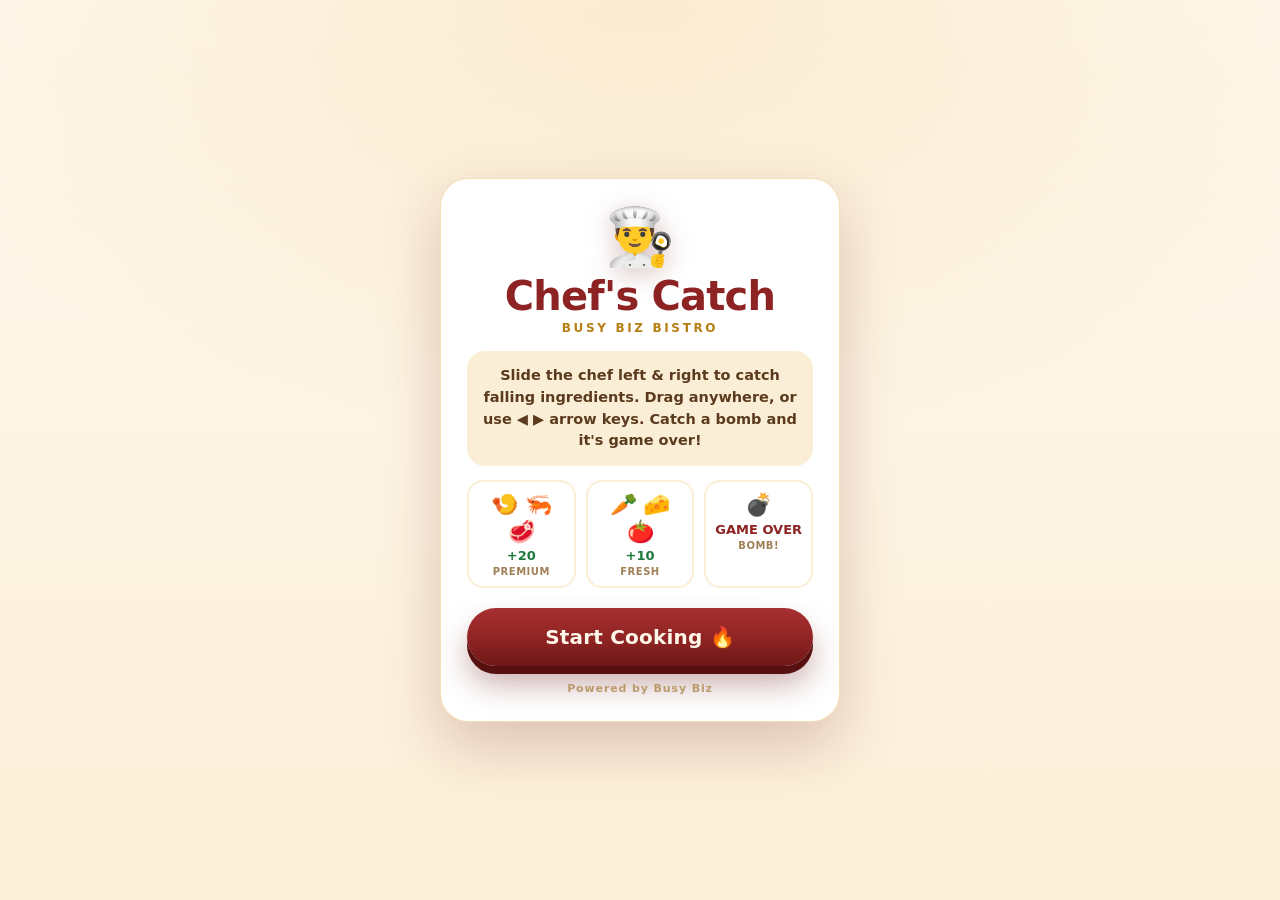
==== games/chefs-catch.html @ 44fe617e "Add Fable-built Chef's Catch (mobile-hardened: visualViewport + orientation resize)" ====
<!DOCTYPE html>
<html lang="en">
<head>
<meta charset="UTF-8">
<meta name="viewport" content="width=device-width, initial-scale=1, maximum-scale=1, user-scalable=no, viewport-fit=cover">
<title>Chef's Catch</title>
<style>
  :root{
    --cream:#FFF7EA; --cream2:#FBEED6; --gold:#E3A62F; --gold-dk:#B67F14;
    --red:#8E2323; --red-dk:#6E1717; --ink:#3B2412; --shadow:0 10px 30px rgba(110,23,23,.18);
  }
  *{margin:0;padding:0;box-sizing:border-box;-webkit-tap-highlight-color:transparent}
  html,body{height:100%;overflow:hidden;overscroll-behavior:none}
  body{
    font-family:"Avenir Next","Nunito",ui-rounded,-apple-system,"Segoe UI",system-ui,sans-serif;
    background:var(--cream); color:var(--ink); touch-action:none;
    -webkit-user-select:none;user-select:none;
  }
  #stage{position:fixed;inset:0;display:flex;flex-direction:column}
  canvas{position:absolute;inset:0;width:100%;height:100%;display:block}

  /* ---------- HUD ---------- */
  #hud{
    position:absolute;top:0;left:0;right:0;z-index:5;
    display:flex;justify-content:space-between;align-items:flex-start;
    padding:calc(10px + env(safe-area-inset-top)) 14px 0;
    pointer-events:none;opacity:0;transition:opacity .3s;
  }
  .pill{
    background:rgba(255,255,255,.92);border:2px solid var(--gold);
    border-radius:999px;padding:7px 16px;box-shadow:var(--shadow);
    display:flex;align-items:center;gap:8px;min-width:96px;justify-content:center;
  }
  .pill .lbl{font-size:10px;font-weight:800;letter-spacing:.12em;color:var(--gold-dk);text-transform:uppercase}
  .pill .val{font-size:20px;font-weight:900;font-variant-numeric:tabular-nums;color:var(--red)}
  #timePill.low{border-color:var(--red);animation:pulse .5s infinite alternate}
  #timePill.low .val{color:var(--red-dk)}
  @keyframes pulse{from{transform:scale(1)}to{transform:scale(1.07)}}

  /* ---------- Overlays ---------- */
  .overlay{
    position:absolute;inset:0;z-index:10;display:flex;align-items:center;justify-content:center;
    padding:20px;background:
      radial-gradient(120% 90% at 50% 0%, rgba(227,166,47,.16), transparent 55%),
      linear-gradient(180deg, #FFF9EF 0%, #FCEFD8 100%);
    transition:opacity .35s, visibility .35s;
  }
  .overlay.hidden{opacity:0;visibility:hidden;pointer-events:none}
  .card{
    background:#fff;border-radius:28px;box-shadow:0 24px 60px rgba(110,23,23,.22);
    padding:30px 26px 26px;max-width:400px;width:100%;text-align:center;
    border:1px solid rgba(227,166,47,.35);
    max-height:calc(100% - 8px);overflow:auto;
  }
  .logo{font-size:56px;line-height:1;filter:drop-shadow(0 6px 12px rgba(110,23,23,.25))}
  h1{
    font-size:clamp(30px,9vw,40px);font-weight:900;color:var(--red);
    letter-spacing:-.02em;margin:8px 0 2px;
  }
  .resto{font-size:12px;font-weight:800;letter-spacing:.22em;text-transform:uppercase;color:var(--gold-dk);margin-bottom:16px}
  .howto{
    background:var(--cream2);border-radius:18px;padding:14px 16px;margin-bottom:14px;
    font-size:14.5px;line-height:1.5;font-weight:600;color:#5b3b1e;text-wrap:pretty;
  }
  .legend{display:flex;gap:10px;margin-bottom:20px}
  .legend .item{
    flex:1;background:#fff;border:2px solid var(--cream2);border-radius:16px;padding:10px 6px 9px;
    display:flex;flex-direction:column;gap:3px;align-items:center;
  }
  .legend .em{font-size:22px;line-height:1.2}
  .legend .pts{font-size:13px;font-weight:900}
  .pts.plus{color:#1F7A3D}.pts.minus{color:var(--red)}
  .legend .sub{font-size:10px;font-weight:700;color:#a08055;letter-spacing:.05em;text-transform:uppercase}
  .btn{
    display:block;width:100%;border:none;cursor:pointer;
    background:linear-gradient(180deg,#A83030 0%, var(--red) 55%, var(--red-dk) 100%);
    color:#FFF7EA;font-family:inherit;font-size:20px;font-weight:900;letter-spacing:.01em;
    padding:17px 20px;border-radius:999px;
    box-shadow:0 8px 0 #571010, 0 18px 30px rgba(110,23,23,.35);
    transition:transform .08s, box-shadow .08s;
  }
  .btn:active{transform:translateY(5px);box-shadow:0 3px 0 #571010, 0 8px 16px rgba(110,23,23,.3)}
  .powered{margin-top:16px;font-size:11px;font-weight:700;color:#B99B6B;letter-spacing:.08em}

  /* ---------- End screen ---------- */
  #finalScore{
    font-size:clamp(64px,22vw,96px);font-weight:900;line-height:1;color:var(--red);
    font-variant-numeric:tabular-nums;letter-spacing:-.03em;margin:6px 0 0;
  }
  .scoreLbl{font-size:11px;font-weight:800;letter-spacing:.2em;text-transform:uppercase;color:var(--gold-dk)}
  #rank{
    display:inline-block;margin:14px 0 22px;background:var(--cream2);
    border:2px solid var(--gold);border-radius:999px;padding:10px 22px;
    font-size:19px;font-weight:900;color:#5b3b1e;
  }
  .pop{animation:pop .45s cubic-bezier(.2,1.6,.4,1) both}
  @keyframes pop{from{transform:scale(.6);opacity:0}to{transform:scale(1);opacity:1}}
</style>
</head>
<body>
<div id="stage">
  <canvas id="game"></canvas>

  <div id="hud">
    <div class="pill"><span class="lbl">Score</span><span class="val" id="scoreVal">0</span></div>
    <div class="pill" id="timePill"><span class="lbl">Time</span><span class="val" id="timeVal">45</span></div>
  </div>

  <!-- Start screen -->
  <div class="overlay" id="startScreen">
    <div class="card">
      <div class="logo" id="logoEmoji">👨‍🍳</div>
      <h1 id="gameTitle">Chef's Catch</h1>
      <div class="resto" id="restoName">Busy Biz Bistro</div>
      <div class="howto">Slide the chef left &amp; right to <b>catch falling ingredients</b>. Drag anywhere, or use ◀︎ ▶︎ arrow keys. <b>Catch a bomb and it's game over!</b></div>
      <div class="legend">
        <div class="item"><span class="em">🍤 🦐 🥩</span><span class="pts plus">+20</span><span class="sub">Premium</span></div>
        <div class="item"><span class="em">🥕 🧀 🍅</span><span class="pts plus">+10</span><span class="sub">Fresh</span></div>
        <div class="item"><span class="em">💣</span><span class="pts minus">GAME OVER</span><span class="sub">Bomb!</span></div>
      </div>
      <button class="btn" id="startBtn">Start Cooking 🔥</button>
      <div class="powered">Powered by Busy Biz</div>
    </div>
  </div>

  <!-- End screen -->
  <div class="overlay hidden" id="endScreen">
    <div class="card" id="endCard">
      <div class="logo">🍽️</div>
      <div class="scoreLbl" style="margin-top:10px">Final Score</div>
      <div id="finalScore">0</div>
      <div id="rank">🔥 Master Chef!</div>
      <button class="btn" id="againBtn">Play Again 👨‍🍳</button>
      <div class="powered">Powered by Busy Biz</div>
    </div>
  </div>
</div>

<script>
/* ============================================================
   ⚙️  CONFIG — rebrand the game here
   ============================================================ */
const CONFIG = {
  restaurantName : "Busy Biz Bistro",   // shown under the title
  gameTitle      : "Chef's Catch",
  logoEmoji      : "👨‍🍳",               // chef mascot + start-screen logo

  // Falling ingredients and their point values
  ingredients : [
    { emoji:"🍤", points:20 }, { emoji:"🦐", points:20 }, { emoji:"🥩", points:20 },
    { emoji:"🍅", points:10 }, { emoji:"🥬", points:10 }, { emoji:"🍄", points:10 },
    { emoji:"🧄", points:10 }, { emoji:"🥕", points:10 }, { emoji:"🧅", points:10 },
    { emoji:"🥚", points:10 }, { emoji:"🌽", points:10 }, { emoji:"🧀", points:10 },
  ],
  bombEmoji      : "💣",
  bombPenalty    : 15,      // (unused when bombs end the game — kept for rebrands)
  bombChance     : 0.20,    // fraction of drops that are bombs
  gameDuration   : 30,      // seconds
  frenzy : {                // last-seconds panic mode
    lastSeconds : 10,       // window before the end
    speedBoost  : 1.5,      // fall speed ×1.5 in that window
    nearBomb    : 0.5,      // fraction of frenzy food that spawns right beside a bomb
  },

  // Difficulty ramp (start → end of round)
  fallSpeed      : { start: 0.30, end: 0.72 },  // screen-heights per second
  spawnEvery     : { start: 0.85, end: 0.34 },  // seconds between drops

  // Score ranks (checked top-down)
  ranks : [
    { min: 400, label: "🔥 Master Chef!" },
    { min: 250, label: "👏 Great catch!" },
    { min: 120, label: "😋 Nice cooking!" },
    { min:   0, label: "🍳 Keep practising!" },
  ],

  // Theme colours
  theme : {
    cream:"#FFF7EA", gold:"#E3A62F", red:"#8E2323", ink:"#3B2412",
    plus:"#1F7A3D", minus:"#C0392B",
  },
};
/* ============================================================ */

// --- Apply branding ---
document.getElementById("gameTitle").textContent = CONFIG.gameTitle;
document.getElementById("restoName").textContent = CONFIG.restaurantName;
document.getElementById("logoEmoji").textContent = CONFIG.logoEmoji;
document.title = CONFIG.gameTitle;

// --- DOM refs ---
const canvas = document.getElementById("game");
const ctx = canvas.getContext("2d");
const hud = document.getElementById("hud");
const scoreVal = document.getElementById("scoreVal");
const timeVal = document.getElementById("timeVal");
const timePill = document.getElementById("timePill");
const startScreen = document.getElementById("startScreen");
const endScreen = document.getElementById("endScreen");

// --- Canvas sizing (crisp on retina, capped DPR for perf) ---
let W = 0, H = 0, DPR = 1;
function resize() {
  DPR = Math.min(window.devicePixelRatio || 1, 2);
  W = window.innerWidth; H = window.innerHeight;
  canvas.width = W * DPR; canvas.height = H * DPR;
  ctx.setTransform(DPR, 0, 0, DPR, 0, 0);
  chef.y = H - Math.max(H * 0.055, 34) - chef.size * 0.5;
  chef.x = Math.min(Math.max(chef.x, chef.half()), W - chef.half());
}
window.addEventListener("resize", resize);
if (window.visualViewport) window.visualViewport.addEventListener("resize", resize);
window.addEventListener("orientationchange", () => setTimeout(resize, 300));

// --- Game state ---
const state = { playing:false, score:0, timeLeft:CONFIG.gameDuration, elapsed:0, spawnTimer:0, shake:0 };
const chef = {
  x: window.innerWidth/2, y:0, targetX: window.innerWidth/2,
  size: 0, squash: 0,
  half(){ return this.size * 0.62; },
};
let items = [];    // falling things {x,y,vy,emoji,points,isBomb,spin,spinV,size}
let pops = [];     // floating score texts {x,y,txt,color,age}
let bursts = [];   // particles {x,y,vx,vy,age,emoji|color,size}
const keys = { left:false, right:false };

function itemSize(){ return Math.min(W, H) * 0.085 + 14; }
function chefSize(){ return Math.min(W, H) * 0.13 + 22; }

// --- Tiny synth sounds (no files) ---
let AC = null;
function initAudio(){ if(!AC){ try{ AC = new (window.AudioContext||window.webkitAudioContext)(); }catch(e){} } if(AC && AC.state==="suspended") AC.resume(); }
function beep(freq, dur, type, vol, slide){
  if(!AC) return;
  const t = AC.currentTime, o = AC.createOscillator(), g = AC.createGain();
  o.type = type; o.frequency.setValueAtTime(freq, t);
  if(slide) o.frequency.exponentialRampToValueAtTime(slide, t+dur);
  g.gain.setValueAtTime(vol, t); g.gain.exponentialRampToValueAtTime(0.001, t+dur);
  o.connect(g).connect(AC.destination); o.start(t); o.stop(t+dur);
}
const sfx = {
  catch(premium){ beep(premium?740:560, .12, "sine", .18, premium?1180:880); },
  bomb(){ beep(160, .28, "sawtooth", .22, 60); },
  start(){ beep(440,.1,"sine",.15,660); setTimeout(()=>beep(660,.14,"sine",.15,880),90); },
  end(){ beep(520,.15,"sine",.16); setTimeout(()=>beep(660,.15,"sine",.16),140); setTimeout(()=>beep(784,.3,"sine",.18),280); },
};

// --- Controls: drag anywhere (relative), arrows on desktop ---
let dragging = false, dragStartX = 0, chefStartX = 0;
function onDown(e){
  if(!state.playing) return;
  dragging = true;
  dragStartX = (e.touches ? e.touches[0].clientX : e.clientX);
  chefStartX = chef.targetX;
}
function onMove(e){
  if(!dragging || !state.playing) return;
  const x = (e.touches ? e.touches[0].clientX : e.clientX);
  chef.targetX = chefStartX + (x - dragStartX) * 1.15; // slight amplification
  e.preventDefault();
}
function onUp(){ dragging = false; }
window.addEventListener("mousedown", onDown);
window.addEventListener("mousemove", onMove);
window.addEventListener("mouseup", onUp);
window.addEventListener("touchstart", onDown, {passive:true});
window.addEventListener("touchmove", onMove, {passive:false});
window.addEventListener("touchend", onUp);
window.addEventListener("keydown", e=>{
  if(e.key==="ArrowLeft"){ keys.left = true; e.preventDefault(); }
  if(e.key==="ArrowRight"){ keys.right = true; e.preventDefault(); }
});
window.addEventListener("keyup", e=>{
  if(e.key==="ArrowLeft") keys.left = false;
  if(e.key==="ArrowRight") keys.right = false;
});

// --- Spawning ---
function lerp(a,b,t){ return a+(b-a)*t; }
function difficulty(){ return Math.min(state.elapsed / CONFIG.gameDuration, 1); }
function inFrenzy(){ return state.timeLeft <= CONFIG.frenzy.lastSeconds; }
function makeItem(x, isBomb, vy){
  const ing = CONFIG.ingredients[(Math.random()*CONFIG.ingredients.length)|0];
  const size = itemSize() * (0.9 + Math.random()*0.25);
  return {
    x: Math.min(Math.max(x, size), W - size),
    y: -size,
    vy,
    emoji: isBomb ? CONFIG.bombEmoji : ing.emoji,
    points: isBomb ? 0 : ing.points,
    isBomb, size,
    spin: Math.random()*Math.PI*2, spinV: (Math.random()-.5)*3,
  };
}
function spawnItem(){
  let vy = lerp(CONFIG.fallSpeed.start, CONFIG.fallSpeed.end, difficulty()) * H * (0.9 + Math.random()*0.3);
  if(inFrenzy()) vy *= CONFIG.frenzy.speedBoost;
  const isBomb = Math.random() < CONFIG.bombChance;
  const sz = itemSize();
  // In the final seconds, some food drops right beside a bomb — tempting but risky
  if(inFrenzy() && !isBomb && Math.random() < CONFIG.frenzy.nearBomb){
    const x = sz*1.5 + Math.random() * (W - sz*3);
    const side = Math.random() < .5 ? -1 : 1;
    items.push(makeItem(x, false, vy));
    items.push(makeItem(x + side * sz * 1.15, true, vy));
    return;
  }
  items.push(makeItem(sz + Math.random() * (W - sz*2), isBomb, vy));
}

// --- Effects ---
function addPop(x, y, txt, color){ pops.push({x, y, txt, color, age:0}); }
function addBurst(x, y, isBomb){
  const n = isBomb ? 10 : 7;
  for(let i=0;i<n;i++){
    const a = Math.random()*Math.PI*2, sp = (isBomb?260:180)*(0.4+Math.random()*0.8);
    bursts.push({ x, y, vx:Math.cos(a)*sp, vy:Math.sin(a)*sp-120, age:0,
      isBomb, size:(isBomb?7:5)+Math.random()*5 });
  }
  if(isBomb){ bursts.push({x, y, vx:0, vy:-40, age:0, boom:true, size:itemSize()}); state.shake = 1; }
}

// --- Round flow ---
function startGame(){
  initAudio(); sfx.start();
  state.playing = true; state.score = 0; state.elapsed = 0;
  state.timeLeft = CONFIG.gameDuration; state.spawnTimer = 0.4; state.shake = 0;
  items = []; pops = []; bursts = [];
  chef.size = chefSize(); chef.x = chef.targetX = W/2;
  resize();
  scoreVal.textContent = "0"; timeVal.textContent = CONFIG.gameDuration;
  timePill.classList.remove("low");
  startScreen.classList.add("hidden");
  endScreen.classList.add("hidden");
  hud.style.opacity = 1;
  last = performance.now();
}
function endGame(byBomb){
  state.playing = false; dragging = false;
  hud.style.opacity = 0;
  if(byBomb) sfx.bomb(); else sfx.end();
  document.querySelector("#endScreen .logo").textContent = byBomb ? "💥" : "🍽️";
  document.querySelector("#endScreen .scoreLbl").textContent = byBomb ? "Boom! Final Score" : "Final Score";
  document.getElementById("finalScore").textContent = state.score;
  const rank = CONFIG.ranks.find(r => state.score >= r.min) || CONFIG.ranks[CONFIG.ranks.length-1];
  document.getElementById("rank").textContent = rank.label;
  const card = document.getElementById("endCard");
  card.classList.remove("pop"); void card.offsetWidth; card.classList.add("pop");
  endScreen.classList.remove("hidden");
}
document.getElementById("startBtn").addEventListener("click", startGame);
document.getElementById("againBtn").addEventListener("click", startGame);

// --- Main loop ---
let last = performance.now();
function frame(now){
  requestAnimationFrame(frame);
  let dt = (now - last) / 1000; last = now;
  if(dt > 0.05) dt = 0.05; // clamp tab-switch spikes

  ctx.clearRect(0, 0, W, H);
  drawBackground();

  if(state.playing) update(dt);
  drawItems(dt);
  drawBursts(dt);
  if(state.playing || items.length) drawChef(dt);
  drawPops(dt);
}

function update(dt){
  // timer
  state.elapsed += dt;
  state.timeLeft = Math.max(CONFIG.gameDuration - state.elapsed, 0);
  const shown = Math.ceil(state.timeLeft);
  if(timeVal.textContent != shown) timeVal.textContent = shown;
  if(shown <= 10) timePill.classList.add("low");
  if(state.timeLeft <= 0){ endGame(); return; }

  // spawn
  state.spawnTimer -= dt;
  if(state.spawnTimer <= 0){
    spawnItem();
    state.spawnTimer = lerp(CONFIG.spawnEvery.start, CONFIG.spawnEvery.end, difficulty()) * (0.75 + Math.random()*0.5);
  }

  // chef movement
  const keySpeed = W * 1.1;
  if(keys.left)  chef.targetX -= keySpeed * dt;
  if(keys.right) chef.targetX += keySpeed * dt;
  chef.targetX = Math.min(Math.max(chef.targetX, chef.half()), W - chef.half());
  chef.x += (chef.targetX - chef.x) * Math.min(dt * 18, 1); // smooth follow
  chef.squash = Math.max(chef.squash - dt * 4, 0);
  state.shake = Math.max(state.shake - dt * 3, 0);

  // items + catching
  const catchY = chef.y - chef.size * 0.15;
  for(let i = items.length - 1; i >= 0; i--){
    const it = items[i];
    it.y += it.vy * dt;
    it.spin += it.spinV * dt;
    const caught = Math.abs(it.y - catchY) < chef.size * 0.42 &&
                   Math.abs(it.x - chef.x) < chef.half() + it.size * 0.25;
    if(caught){
      items.splice(i, 1);
      if(it.isBomb){
        addBurst(it.x, catchY, true);
        endGame(true);
        return;
      }else{
        state.score += it.points;
        addPop(it.x, catchY - 10, "+" + it.points, CONFIG.theme.plus);
        addBurst(it.x, catchY, false);
        sfx.catch(it.points >= 20);
      }
      chef.squash = 1;
      scoreVal.textContent = state.score;
    } else if(it.y > H + it.size){
      items.splice(i, 1);
    }
  }
}

// --- Drawing ---
function drawBackground(){
  // warm gradient + subtle "steam" dots
  const g = ctx.createLinearGradient(0, 0, 0, H);
  g.addColorStop(0, "#FFF9EF"); g.addColorStop(0.7, CONFIG.theme.cream); g.addColorStop(1, "#F7E7C8");
  ctx.fillStyle = g; ctx.fillRect(0, 0, W, H);
  // counter / floor
  const floorH = Math.max(H * 0.055, 34);
  ctx.fillStyle = "#8E2323";
  ctx.fillRect(0, H - floorH, W, floorH);
  ctx.fillStyle = "rgba(255,247,234,.18)";
  ctx.fillRect(0, H - floorH, W, 5);
  // gold checker trim on the counter
  ctx.fillStyle = "rgba(227,166,47,.55)";
  const s = 14;
  for(let x = 0; x < W; x += s * 2) ctx.fillRect(x, H - floorH + 12, s, s * 0.5);
}

function drawChef(dt){
  if(!chef.size) { chef.size = chefSize(); resize(); }
  const sq = chef.squash;
  const sx = 1 + sq * 0.18, sy = 1 - sq * 0.18;
  const shakeX = (Math.random()-.5) * state.shake * 10;
  const shakeY = (Math.random()-.5) * state.shake * 10;
  ctx.save();
  ctx.translate(chef.x + shakeX, chef.y + shakeY);
  // shadow
  ctx.fillStyle = "rgba(59,36,18,.18)";
  ctx.beginPath();
  ctx.ellipse(0, chef.size * 0.52, chef.half() * 0.9, chef.size * 0.12, 0, 0, Math.PI * 2);
  ctx.fill();
  // plate under the chef
  ctx.fillStyle = "#fff";
  ctx.strokeStyle = CONFIG.theme.gold; ctx.lineWidth = 3;
  ctx.beginPath();
  ctx.ellipse(0, chef.size * 0.42, chef.half() * 1.08, chef.size * 0.14, 0, 0, Math.PI * 2);
  ctx.fill(); ctx.stroke();
  // chef emoji
  ctx.scale(sx, sy);
  ctx.font = chef.size + "px system-ui, sans-serif";
  ctx.textAlign = "center"; ctx.textBaseline = "middle";
  ctx.fillText(CONFIG.logoEmoji, 0, 0);
  ctx.restore();
}

function drawItems(dt){
  ctx.textAlign = "center"; ctx.textBaseline = "middle";
  for(const it of items){
    ctx.save();
    ctx.translate(it.x, it.y);
    ctx.rotate(Math.sin(it.spin) * 0.35);
    ctx.font = it.size + "px system-ui, sans-serif";
    if(it.isBomb){
      // warning glow
      ctx.shadowColor = "rgba(192,57,43,.85)"; ctx.shadowBlur = 16;
    }
    ctx.fillText(it.emoji, 0, 0);
    ctx.restore();
  }
}

function drawPops(dt){
  for(let i = pops.length - 1; i >= 0; i--){
    const p = pops[i];
    p.age += dt;
    if(p.age > 0.9){ pops.splice(i, 1); continue; }
    const t = p.age / 0.9;
    const scale = t < 0.15 ? 0.5 + t/0.15*0.6 : 1.1 - (t-0.15)*0.15;
    ctx.save();
    ctx.globalAlpha = 1 - Math.max(t - 0.5, 0) * 2;
    ctx.translate(p.x, p.y - t * 70);
    ctx.scale(scale, scale);
    ctx.font = "900 26px " + getComputedStyle(document.body).fontFamily;
    ctx.textAlign = "center"; ctx.textBaseline = "middle";
    ctx.lineWidth = 5; ctx.strokeStyle = "rgba(255,255,255,.9)";
    ctx.strokeText(p.txt, 0, 0);
    ctx.fillStyle = p.color;
    ctx.fillText(p.txt, 0, 0);
    ctx.restore();
  }
}

function drawBursts(dt){
  for(let i = bursts.length - 1; i >= 0; i--){
    const b = bursts[i];
    b.age += dt;
    const life = b.boom ? 0.35 : 0.55;
    if(b.age > life){ bursts.splice(i, 1); continue; }
    const t = b.age / life;
    b.x += b.vx * dt; b.y += b.vy * dt; b.vy += 700 * dt;
    ctx.save();
    ctx.globalAlpha = 1 - t;
    if(b.boom){
      ctx.translate(b.x, b.y);
      const s = b.size * (1 + t * 1.6);
      ctx.font = s + "px system-ui, sans-serif";
      ctx.textAlign = "center"; ctx.textBaseline = "middle";
      ctx.fillText("💥", 0, 0);
    }else{
      ctx.fillStyle = b.isBomb ? (Math.random() < .5 ? "#C0392B" : "#7A7A7A") : (Math.random() < .5 ? CONFIG.theme.gold : "#F4C866");
      ctx.beginPath();
      ctx.arc(b.x, b.y, b.size * (1 - t * 0.6), 0, Math.PI * 2);
      ctx.fill();
    }
    ctx.restore();
  }
}

// --- Boot ---
chef.size = chefSize();
resize();
requestAnimationFrame(frame);
</script>
</body>
</html>
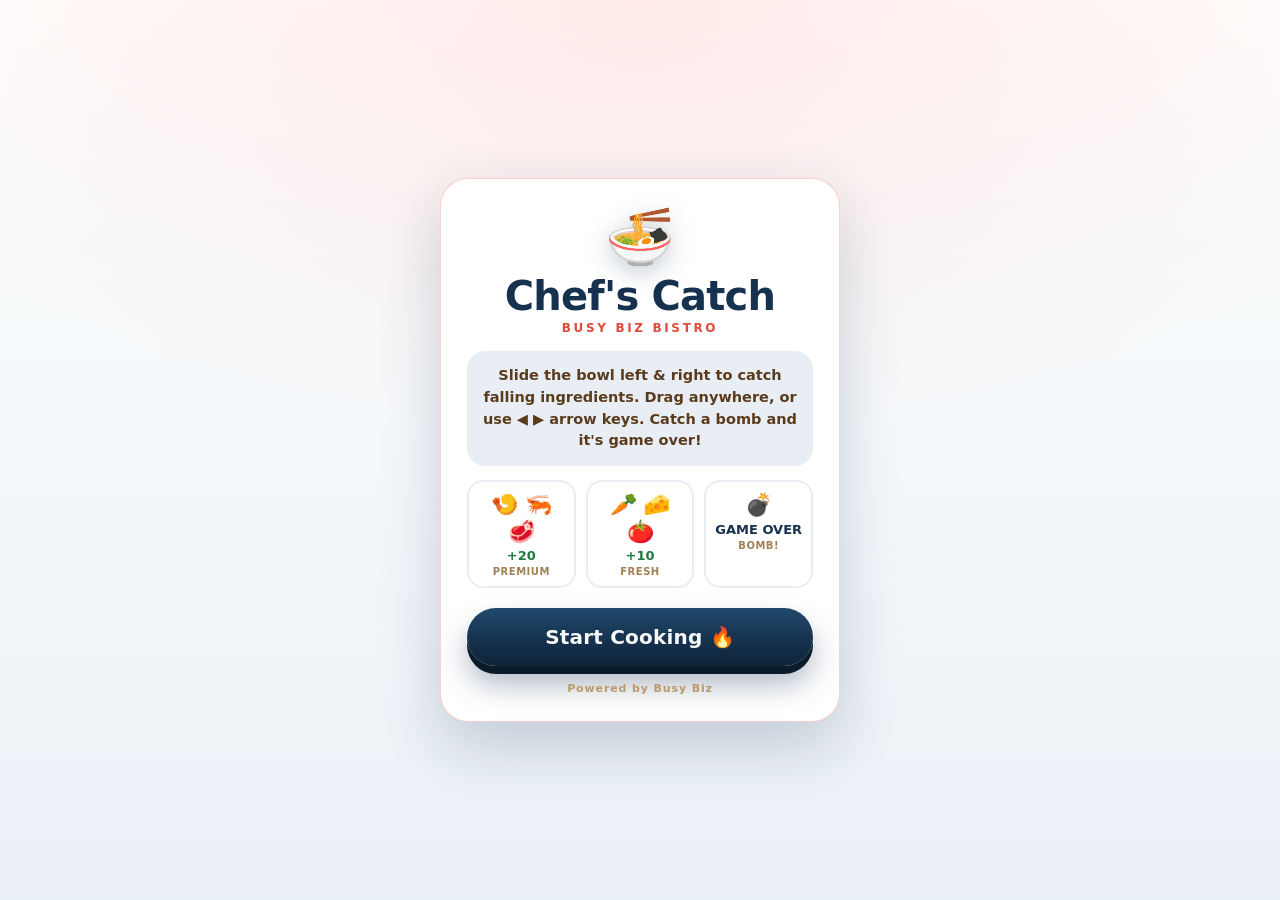
==== commit eae73600: "Chef's Catch: Busy Biz palette (navy/coral/mist) + bowl mascot" ====
--- a/games/chefs-catch.html
+++ b/games/chefs-catch.html
@@ -6,8 +6,8 @@
 <title>Chef's Catch</title>
 <style>
   :root{
-    --cream:#FFF7EA; --cream2:#FBEED6; --gold:#E3A62F; --gold-dk:#B67F14;
-    --red:#8E2323; --red-dk:#6E1717; --ink:#3B2412; --shadow:0 10px 30px rgba(110,23,23,.18);
+    --cream:#F7F9FB; --cream2:#E8EEF3; --gold:#FF6B5E; --gold-dk:#E04B3E;
+    --red:#16324F; --red-dk:#0F2438; --ink:#1B2A38; --shadow:0 10px 30px rgba(22,50,79,.18);
   }
   *{margin:0;padding:0;box-sizing:border-box;-webkit-tap-highlight-color:transparent}
   html,body{height:100%;overflow:hidden;overscroll-behavior:none}
@@ -41,18 +41,18 @@
   .overlay{
     position:absolute;inset:0;z-index:10;display:flex;align-items:center;justify-content:center;
     padding:20px;background:
-      radial-gradient(120% 90% at 50% 0%, rgba(227,166,47,.16), transparent 55%),
-      linear-gradient(180deg, #FFF9EF 0%, #FCEFD8 100%);
+      radial-gradient(120% 90% at 50% 0%, rgba(255,107,94,.14), transparent 55%),
+      linear-gradient(180deg, #FFFFFF 0%, #E9F0F5 100%);
     transition:opacity .35s, visibility .35s;
   }
   .overlay.hidden{opacity:0;visibility:hidden;pointer-events:none}
   .card{
-    background:#fff;border-radius:28px;box-shadow:0 24px 60px rgba(110,23,23,.22);
+    background:#fff;border-radius:28px;box-shadow:0 24px 60px rgba(22,50,79,.20);
     padding:30px 26px 26px;max-width:400px;width:100%;text-align:center;
-    border:1px solid rgba(227,166,47,.35);
+    border:1px solid rgba(255,107,94,.32);
     max-height:calc(100% - 8px);overflow:auto;
   }
-  .logo{font-size:56px;line-height:1;filter:drop-shadow(0 6px 12px rgba(110,23,23,.25))}
+  .logo{font-size:56px;line-height:1;filter:drop-shadow(0 6px 12px rgba(22,50,79,.25))}
   h1{
     font-size:clamp(30px,9vw,40px);font-weight:900;color:var(--red);
     letter-spacing:-.02em;margin:8px 0 2px;
@@ -73,13 +73,13 @@
   .legend .sub{font-size:10px;font-weight:700;color:#a08055;letter-spacing:.05em;text-transform:uppercase}
   .btn{
     display:block;width:100%;border:none;cursor:pointer;
-    background:linear-gradient(180deg,#A83030 0%, var(--red) 55%, var(--red-dk) 100%);
-    color:#FFF7EA;font-family:inherit;font-size:20px;font-weight:900;letter-spacing:.01em;
+    background:linear-gradient(180deg,#21496B 0%, var(--red) 55%, var(--red-dk) 100%);
+    color:#F7F9FB;font-family:inherit;font-size:20px;font-weight:900;letter-spacing:.01em;
     padding:17px 20px;border-radius:999px;
-    box-shadow:0 8px 0 #571010, 0 18px 30px rgba(110,23,23,.35);
+    box-shadow:0 8px 0 #0A1B2A, 0 18px 30px rgba(22,50,79,.35);
     transition:transform .08s, box-shadow .08s;
   }
-  .btn:active{transform:translateY(5px);box-shadow:0 3px 0 #571010, 0 8px 16px rgba(110,23,23,.3)}
+  .btn:active{transform:translateY(5px);box-shadow:0 3px 0 #0A1B2A, 0 8px 16px rgba(22,50,79,.3)}
   .powered{margin-top:16px;font-size:11px;font-weight:700;color:#B99B6B;letter-spacing:.08em}
 
   /* ---------- End screen ---------- */
@@ -112,7 +112,7 @@
       <div class="logo" id="logoEmoji">👨‍🍳</div>
       <h1 id="gameTitle">Chef's Catch</h1>
       <div class="resto" id="restoName">Busy Biz Bistro</div>
-      <div class="howto">Slide the chef left &amp; right to <b>catch falling ingredients</b>. Drag anywhere, or use ◀︎ ▶︎ arrow keys. <b>Catch a bomb and it's game over!</b></div>
+      <div class="howto">Slide the bowl left &amp; right to <b>catch falling ingredients</b>. Drag anywhere, or use ◀︎ ▶︎ arrow keys. <b>Catch a bomb and it's game over!</b></div>
       <div class="legend">
         <div class="item"><span class="em">🍤 🦐 🥩</span><span class="pts plus">+20</span><span class="sub">Premium</span></div>
         <div class="item"><span class="em">🥕 🧀 🍅</span><span class="pts plus">+10</span><span class="sub">Fresh</span></div>
@@ -130,7 +130,7 @@
       <div class="scoreLbl" style="margin-top:10px">Final Score</div>
       <div id="finalScore">0</div>
       <div id="rank">🔥 Master Chef!</div>
-      <button class="btn" id="againBtn">Play Again 👨‍🍳</button>
+      <button class="btn" id="againBtn">Play Again 🍜</button>
       <div class="powered">Powered by Busy Biz</div>
     </div>
   </div>
@@ -143,7 +143,7 @@
 const CONFIG = {
   restaurantName : "Busy Biz Bistro",   // shown under the title
   gameTitle      : "Chef's Catch",
-  logoEmoji      : "👨‍🍳",               // chef mascot + start-screen logo
+  logoEmoji      : "🍜",               // bowl mascot + start-screen logo
 
   // Falling ingredients and their point values
   ingredients : [
@@ -176,8 +176,8 @@
 
   // Theme colours
   theme : {
-    cream:"#FFF7EA", gold:"#E3A62F", red:"#8E2323", ink:"#3B2412",
-    plus:"#1F7A3D", minus:"#C0392B",
+    cream:"#F7F9FB", gold:"#FF6B5E", red:"#16324F", ink:"#1B2A38",
+    plus:"#1F7A3D", minus:"#FF6B5E",
   },
 };
 /* ============================================================ */
@@ -425,16 +425,16 @@
 function drawBackground(){
   // warm gradient + subtle "steam" dots
   const g = ctx.createLinearGradient(0, 0, 0, H);
-  g.addColorStop(0, "#FFF9EF"); g.addColorStop(0.7, CONFIG.theme.cream); g.addColorStop(1, "#F7E7C8");
+  g.addColorStop(0, "#FFFFFF"); g.addColorStop(0.7, CONFIG.theme.cream); g.addColorStop(1, "#E4EBF2");
   ctx.fillStyle = g; ctx.fillRect(0, 0, W, H);
   // counter / floor
   const floorH = Math.max(H * 0.055, 34);
-  ctx.fillStyle = "#8E2323";
+  ctx.fillStyle = CONFIG.theme.red;
   ctx.fillRect(0, H - floorH, W, floorH);
-  ctx.fillStyle = "rgba(255,247,234,.18)";
+  ctx.fillStyle = "rgba(255,255,255,.20)";
   ctx.fillRect(0, H - floorH, W, 5);
-  // gold checker trim on the counter
-  ctx.fillStyle = "rgba(227,166,47,.55)";
+  // coral checker trim on the counter
+  ctx.fillStyle = "rgba(255,107,94,.60)";
   const s = 14;
   for(let x = 0; x < W; x += s * 2) ctx.fillRect(x, H - floorH + 12, s, s * 0.5);
 }
@@ -520,7 +520,7 @@
       ctx.textAlign = "center"; ctx.textBaseline = "middle";
       ctx.fillText("💥", 0, 0);
     }else{
-      ctx.fillStyle = b.isBomb ? (Math.random() < .5 ? "#C0392B" : "#7A7A7A") : (Math.random() < .5 ? CONFIG.theme.gold : "#F4C866");
+      ctx.fillStyle = b.isBomb ? (Math.random() < .5 ? "#FF6B5E" : "#5B6B7B") : (Math.random() < .5 ? CONFIG.theme.gold : "#FF9E95");
       ctx.beginPath();
       ctx.arc(b.x, b.y, b.size * (1 - t * 0.6), 0, Math.PI * 2);
       ctx.fill();
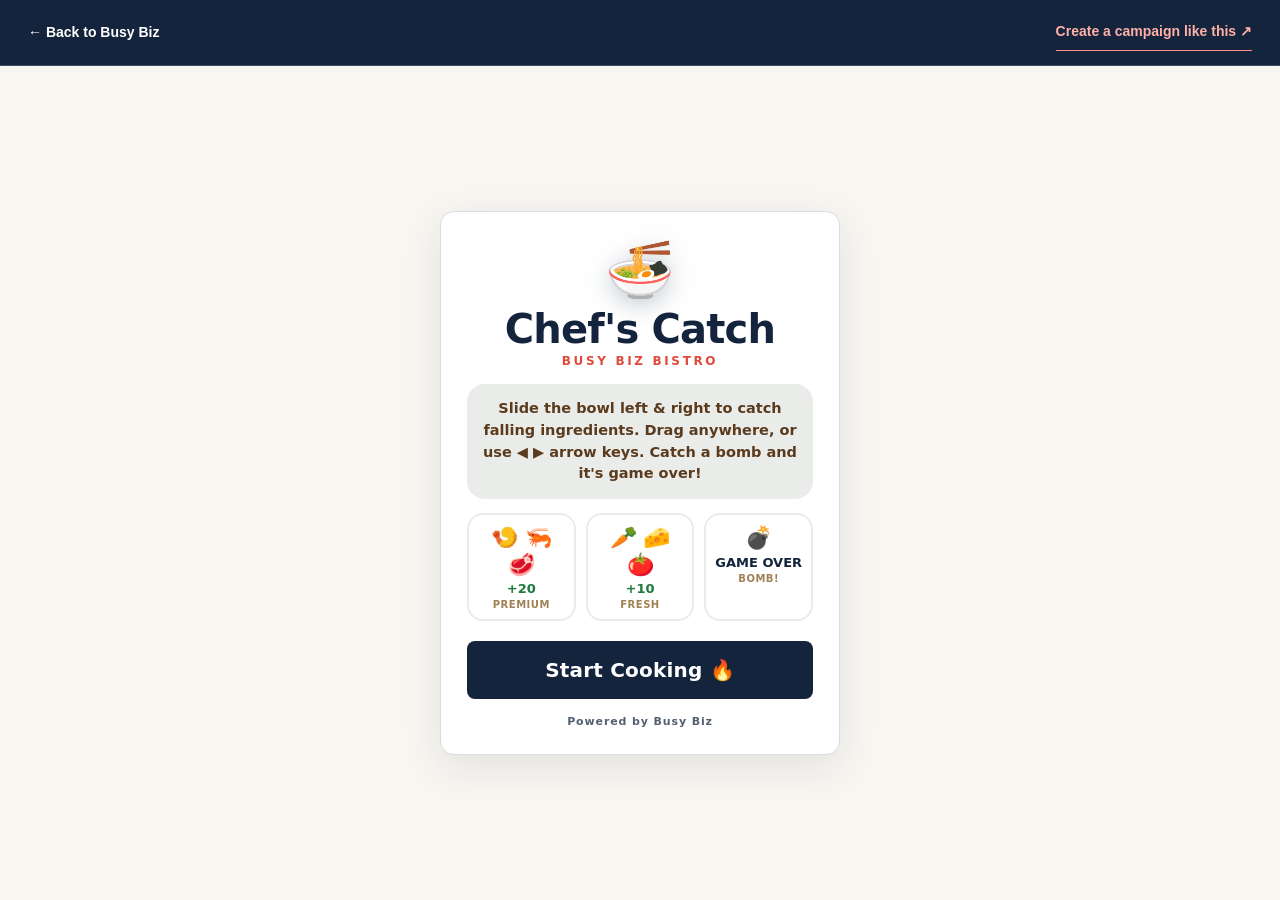
==== commit 402a515f: "Busy Biz redesign (ChatGPT handoff): rebuilt homepage, shared game brand layer, hero art; set enquir" ====
--- a/games/chefs-catch.html
+++ b/games/chefs-catch.html
@@ -2,7 +2,7 @@
 <html lang="en">
 <head>
 <meta charset="UTF-8">
-<meta name="viewport" content="width=device-width, initial-scale=1, maximum-scale=1, user-scalable=no, viewport-fit=cover">
+<meta name="viewport" content="width=device-width, initial-scale=1, viewport-fit=cover">
 <title>Chef's Catch</title>
 <style>
   :root{
@@ -96,8 +96,10 @@
   .pop{animation:pop .45s cubic-bezier(.2,1.6,.4,1) both}
   @keyframes pop{from{transform:scale(.6);opacity:0}to{transform:scale(1);opacity:1}}
 </style>
+<link rel="stylesheet" href="../game-theme.css">
+<script src="../game-shell.js" defer></script>
 </head>
-<body>
+<body class="bb-demo bb-arcade bb-chef">
 <div id="stage">
   <canvas id="game"></canvas>
 
--- a/game-theme.css
+++ b/game-theme.css
@@ -0,0 +1,4 @@
+:root{--navy:#14243d;--coral:#f45454;--mist:#f8f6f1;--slate:#536072;--cream:#f8f6f1;--cream2:#eaece9;--gold:#f45454;--red:#14243d;--red-dk:#14243d}body.bb-standard{background:#f8f6f1;color:#14243d;display:flex;flex-direction:column;justify-content:flex-start;padding:100px 20px 32px;gap:24px;min-height:100vh}body.bb-standard .game{border:1px solid #d9dce0;border-radius:14px;box-shadow:0 15px 50px #14243d0e;padding:30px 24px;max-width:480px}body.bb-standard .game h1{letter-spacing:-.045em;font-size:32px}body.bb-standard .btn,body.bb-standard .spinbtn{background:#14243d;color:#fff;box-shadow:none;border-radius:8px;font-size:16px}body.bb-standard .eyebrow{color:#b72f38}body.bb-standard .foot{color:#536072;font-size:12px}body.bb-standard .wrap{margin:0 auto}body.bb-standard .wheel-wrap{width:min(300px,100%);height:auto;aspect-ratio:1}body.bb-standard .wheel-wrap canvas{width:100%;height:100%}body.bb-standard .card-wrap{width:min(320px,100%);height:auto;aspect-ratio:1.6}body.bb-standard .card-wrap canvas{width:100%;height:100%}.bb-bar{position:fixed;top:0;left:0;right:0;min-height:66px;z-index:1000;display:flex;align-items:center;justify-content:space-between;gap:18px;padding:14px 28px;background:#14243d;color:#fff;font:600 14px/1.4 Inter,Arial,sans-serif;border-bottom:1px solid #ffffff30}.bb-bar a{color:white;text-decoration:none;min-height:36px;display:flex;align-items:center}.bb-bar a:last-child{border-bottom:1px solid #ff8d87;color:#ffb0a7}.bb-demo-note{font:400 12px/1.5 Inter,Arial,sans-serif;color:#536072;text-align:center;max-width:430px}.bb-standard .bb-return{display:block;text-align:center;color:#14243d;font:600 14px/1.5 Inter,Arial,sans-serif}.bb-chef #stage{top:66px}.bb-catch #game{top:66px}.bb-catch .overlay{top:66px}.bb-catch{--brand:#14243d;--brand2:#14243d;background:#f8f6f1}.bb-catch .card{max-height:100%;overflow:auto}.bb-arcade .card{border-radius:14px;border:1px solid #d9dce0;box-shadow:0 12px 40px #14243d18}.bb-arcade .btn{background:#14243d;box-shadow:none;border-radius:8px;color:white}.bb-arcade .overlay{background:#f8f6f1}.bb-arcade .powered,.bb-arcade .foot{color:#536072}.bb-demo :focus-visible{outline:3px solid #2279b7;outline-offset:4px}.bb-standard .code{color:#a62f38}.bb-standard .stage{max-width:100%}.bb-standard input{font-size:16px}.bb-demo .bb-dialog-close{position:absolute;right:12px;top:12px;border:0;background:#14243d;color:white;border-radius:5px;padding:8px 12px;font:600 14px Arial;cursor:pointer}.bb-standard .modal{position:relative;max-height:85vh;overflow:auto}@media(max-width:400px){.bb-bar{padding:12px 14px;font-size:12px;gap:10px}body.bb-standard{padding-inline:12px}.bb-standard .game{padding:25px 16px!important}}@media(prefers-reduced-motion:reduce){*,*::before,*::after{animation:none!important;transition:none!important}}
+
+.bb-reveal{background:none;border:0;border-bottom:1px solid #536072;color:#14243d;font:500 13px/1.5 Inter,Arial,sans-serif;padding:8px 0;cursor:pointer}
+.bb-standard .wrap .rest,.bb-standard .wrap .h1{color:#14243d;text-shadow:none}.bb-standard .wrap .head,.bb-standard .wrap .sub,.bb-standard .wrap .foot b{color:#536072}.bb-standard .wrap .stage{width:min(300px,calc(100vw - 64px));height:auto;aspect-ratio:1;margin-block:28px 12px}.bb-standard .wrap .stage canvas{width:100%;height:100%}.bb-standard .wrap .logo{box-shadow:none;border:1px solid #d9dce0}.bb-standard .overlay{padding-top:82px}.bb-standard .modal{max-height:calc(100dvh - 110px)}
